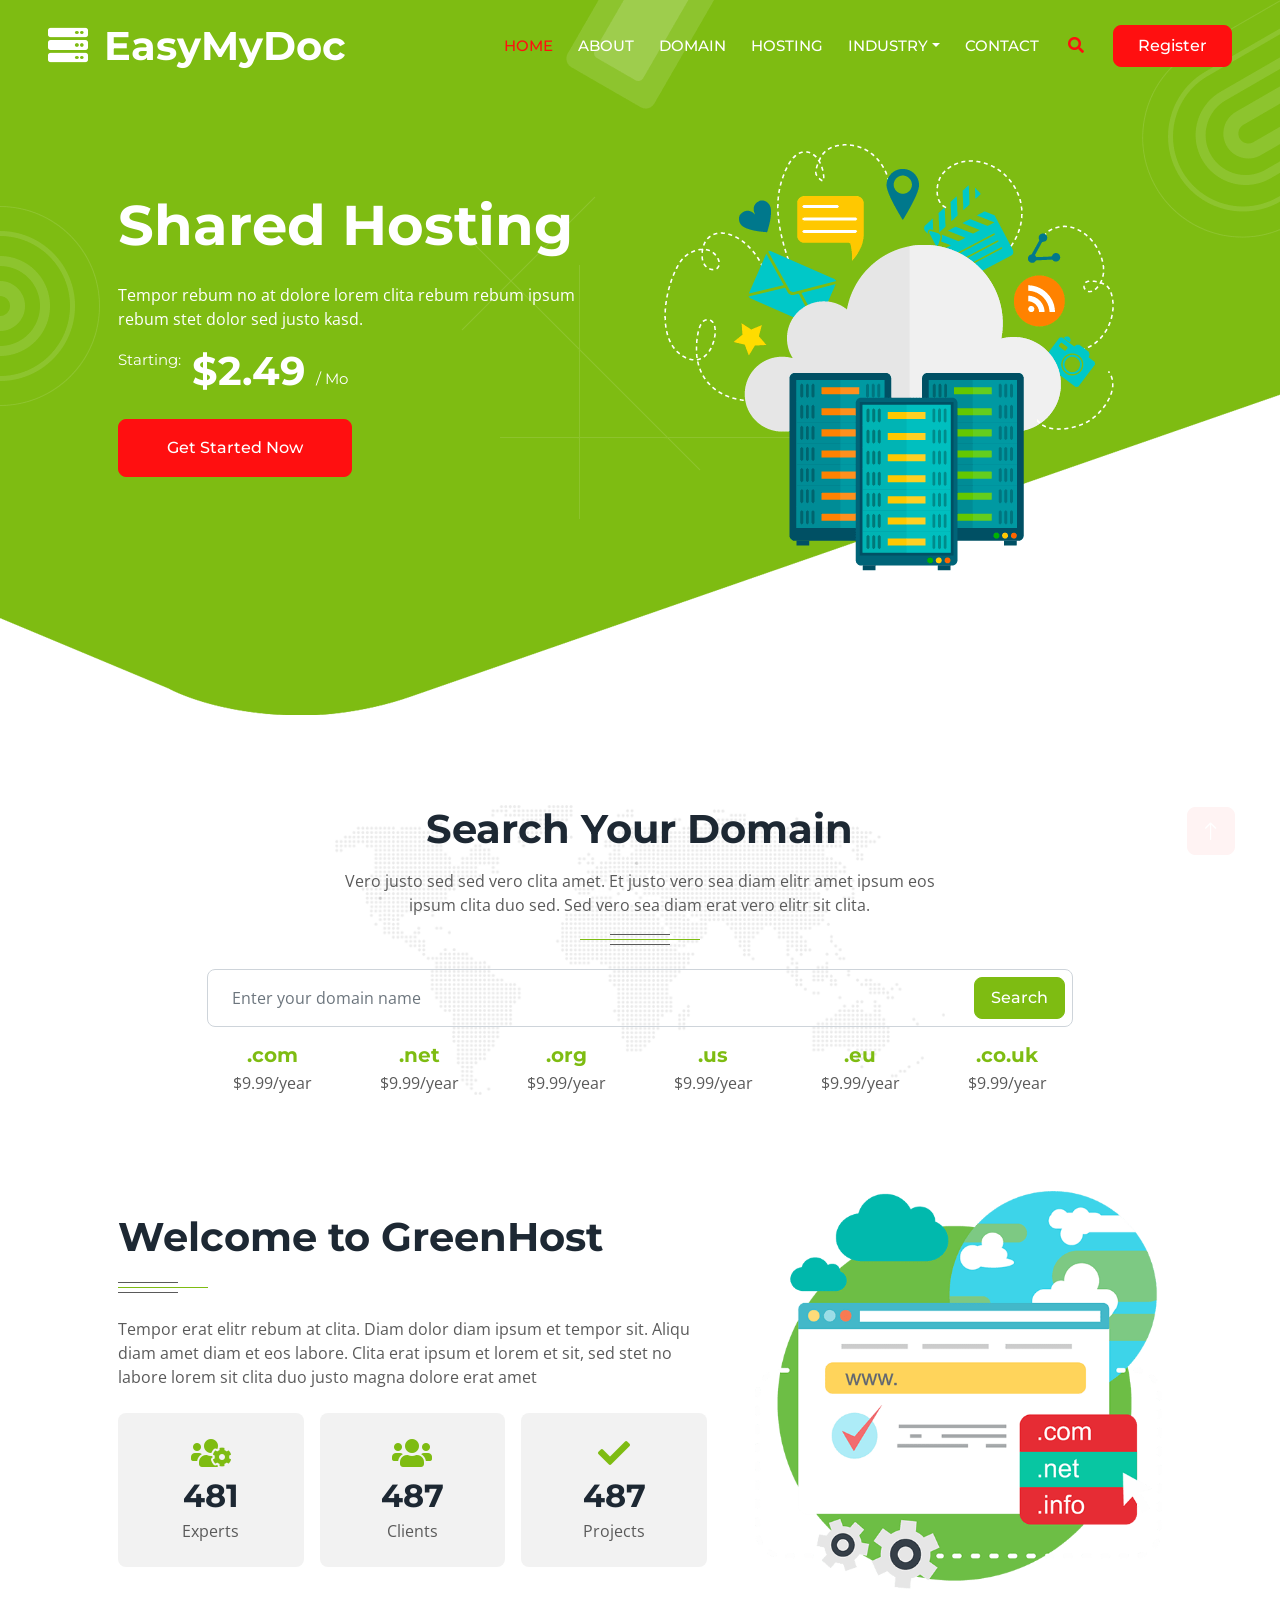
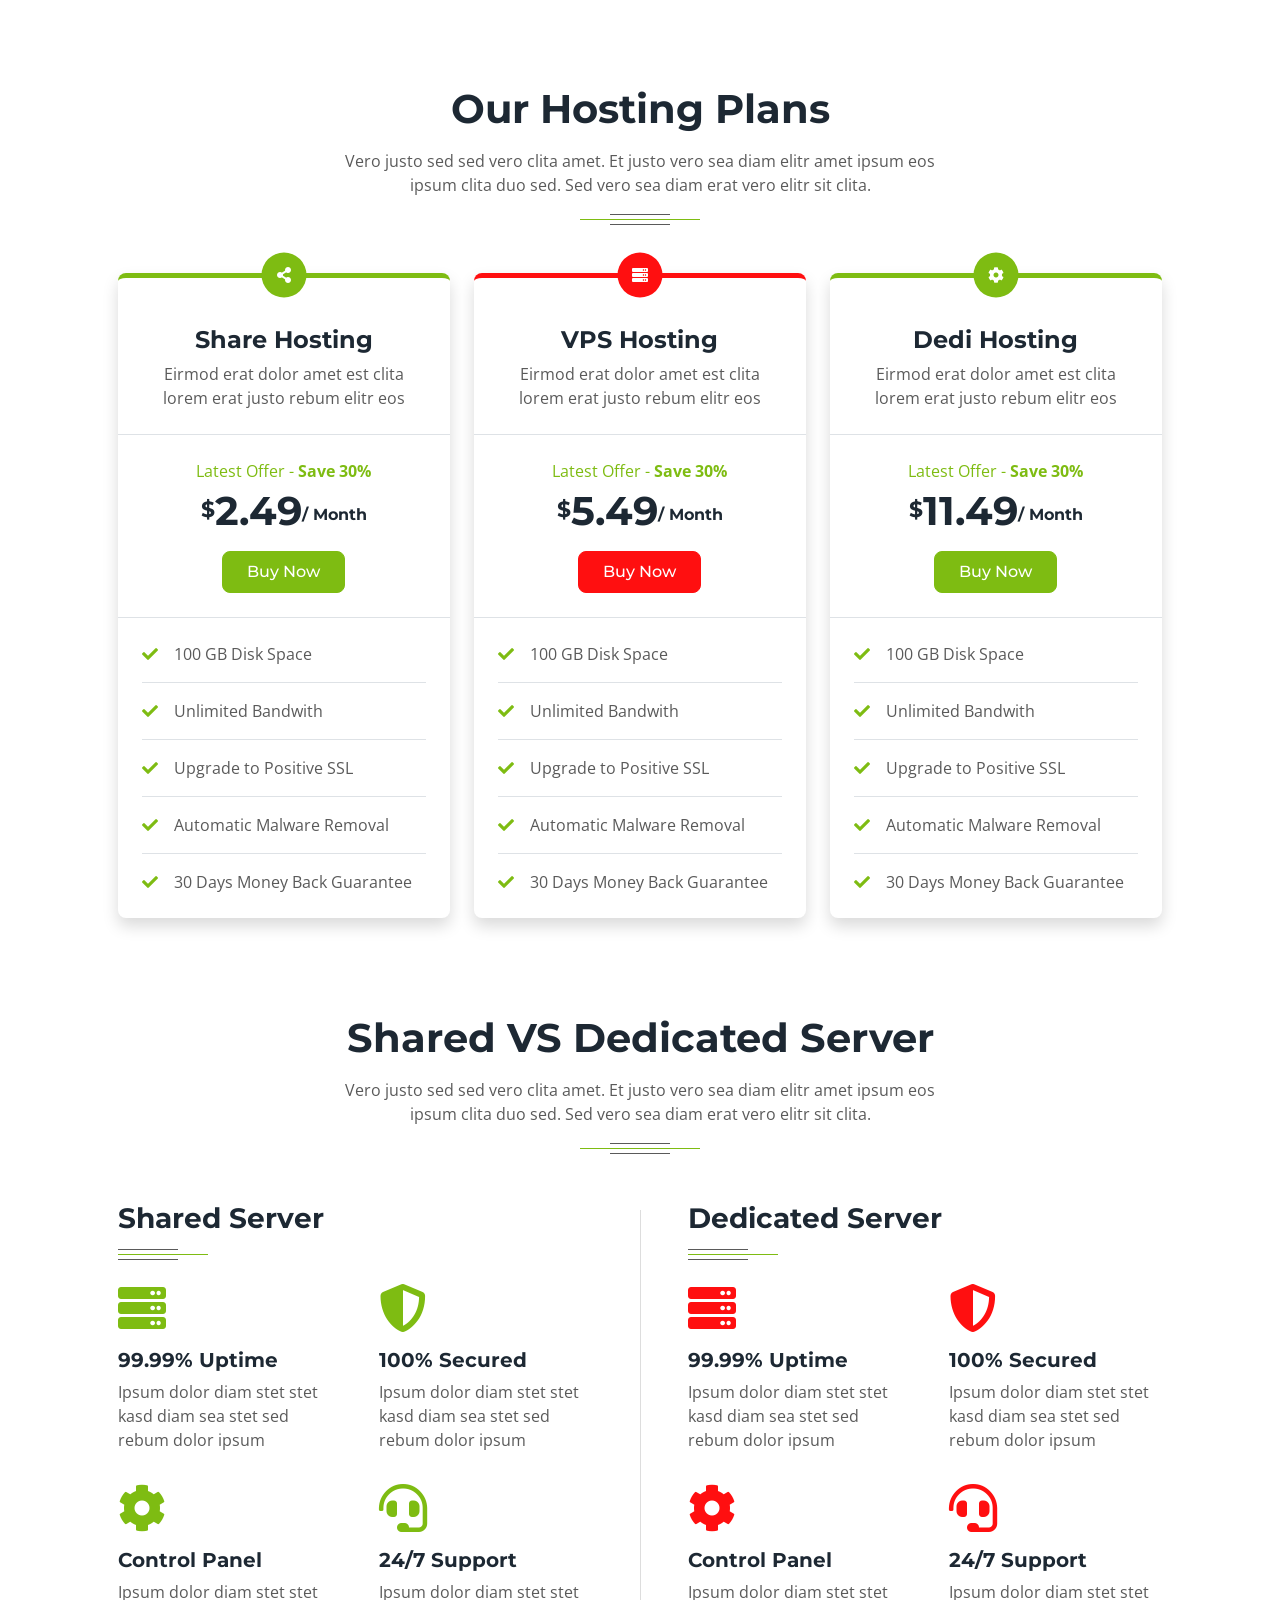
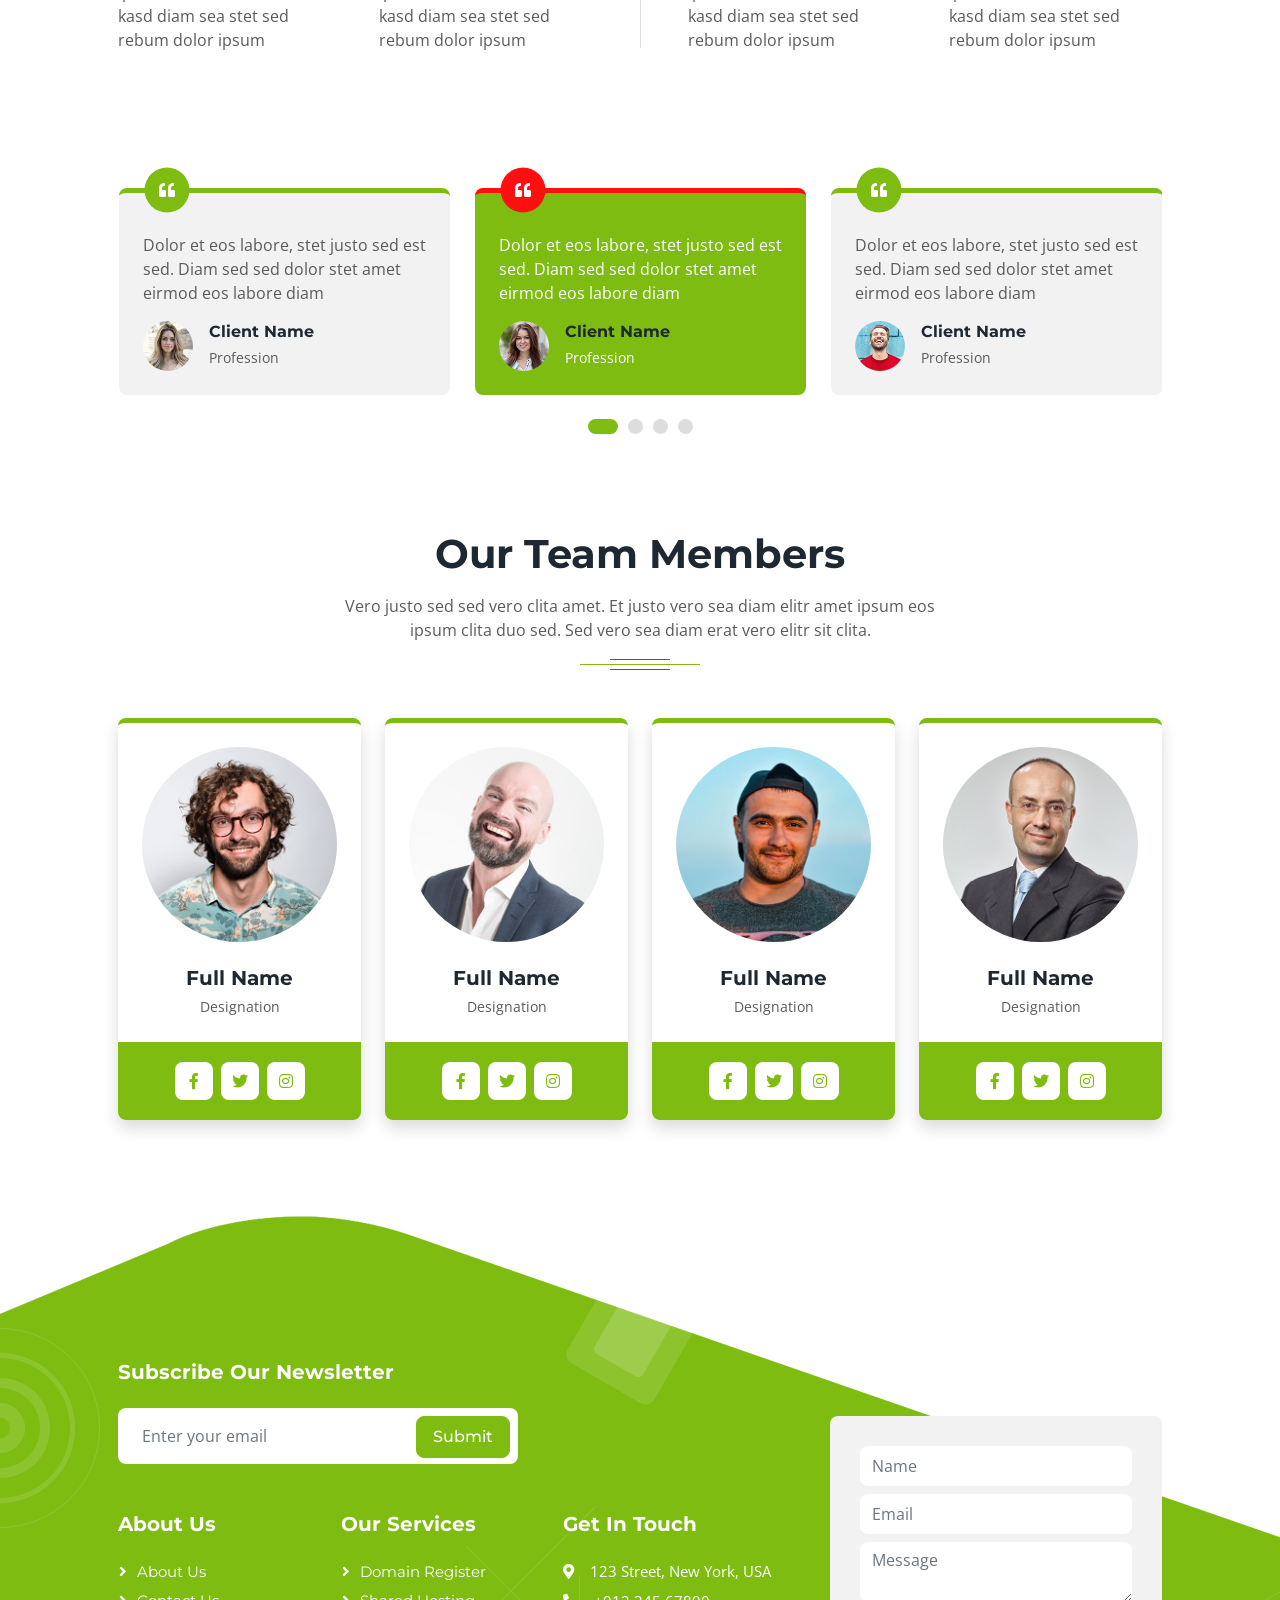
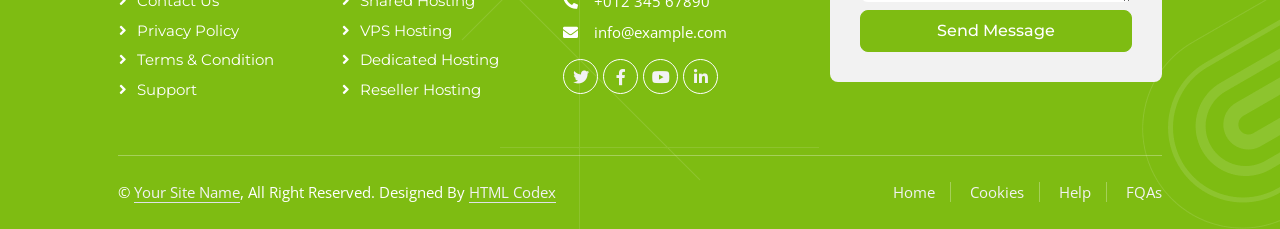
==== index.html @ 96842c17 "Page creation from template" ====
<!DOCTYPE html>
<html lang="en">

<head>
    <meta charset="utf-8">
    <title>EasyMyDoc</title>
    <meta content="width=device-width, initial-scale=1.0" name="viewport">
    <meta content="" name="keywords">
    <meta content="" name="description">

    <!-- Favicon -->
    <link href="img/favicon.ico" rel="icon">

    <!-- Google Web Fonts -->
    <link rel="preconnect" href="https://fonts.googleapis.com">
    <link rel="preconnect" href="https://fonts.gstatic.com" crossorigin>
    <link href="https://fonts.googleapis.com/css2?family=Montserrat:wght@400;500;600;700&family=Open+Sans:wght@400;500;600;700&display=swap" rel="stylesheet">  

    <!-- Icon Font Stylesheet -->
    <link href="https://cdnjs.cloudflare.com/ajax/libs/font-awesome/5.10.0/css/all.min.css" rel="stylesheet">
    <link href="https://cdn.jsdelivr.net/npm/bootstrap-icons@1.4.1/font/bootstrap-icons.css" rel="stylesheet">

    <!-- Libraries Stylesheet -->
    <link href="lib/animate/animate.min.css" rel="stylesheet">
    <link href="lib/owlcarousel/assets/owl.carousel.min.css" rel="stylesheet">

    <!-- Customized Bootstrap Stylesheet -->
    <link href="css/bootstrap.min.css" rel="stylesheet">

    <!-- Template Stylesheet -->
    <link href="css/style.css" rel="stylesheet">
</head>

<body>
    <div class="container-xxl bg-white p-0">
        <!-- Spinner Start -->
        <div id="spinner" class="show bg-white position-fixed translate-middle w-100 vh-100 top-50 start-50 d-flex align-items-center justify-content-center">
            <div class="spinner-border text-primary" style="width: 3rem; height: 3rem;" role="status">
                <span class="sr-only">Loading...</span>
            </div>
        </div>
        <!-- Spinner End -->


        <!-- Navbar & Hero Start -->
        <div class="container-xxl position-relative p-0">
            <nav class="navbar navbar-expand-lg navbar-light px-4 px-lg-5 py-3 py-lg-0">
                <a href="" class="navbar-brand p-0">
                    <h1 class="m-0"><i class="fa fa-server me-3"></i>EasyMyDoc</h1>
                    <!-- <img src="img/logo.png" alt="Logo"> -->
                </a>
                <button class="navbar-toggler" type="button" data-bs-toggle="collapse" data-bs-target="#navbarCollapse">
                    <span class="fa fa-bars"></span>
                </button>
                <div class="collapse navbar-collapse" id="navbarCollapse">
                    <div class="navbar-nav ms-auto py-0">
                        <a href="index.html" class="nav-item nav-link active">Home</a>
                        <a href="about.html" class="nav-item nav-link">About</a>
                        <a href="domain.html" class="nav-item nav-link">Domain</a>
                        <a href="hosting.html" class="nav-item nav-link">Hosting</a>
                        <div class="nav-item dropdown">
                            <a href="#" class="nav-link dropdown-toggle" data-bs-toggle="dropdown">Industry</a>
                            <div class="dropdown-menu m-0">
                                <a href="team.html" class="dropdown-item">Manufacturing</a>
                                <a href="testimonial.html" class="dropdown-item">Services</a>
                            </div>
                        </div>
                        <a href="contact.html" class="nav-item nav-link">Contact</a>
                    </div>
                    <butaton type="button" class="btn text-secondary ms-3" data-bs-toggle="modal" data-bs-target="#searchModal"><i class="fa fa-search"></i></butaton>
                    <a href="" class="btn btn-secondary py-2 px-4 ms-3">Register</a>
                </div>
            </nav>

            <div class="container-xxl py-5 bg-primary hero-header mb-5">
                <div class="container my-5 py-5 px-lg-5">
                    <div class="row g-5">
                        <div class="col-lg-6 pt-5 text-center text-lg-start">
                            <h1 class="display-4 text-white mb-4 animated slideInLeft">Shared Hosting</h1>
                            <p class="text-white animated slideInLeft">Tempor rebum no at dolore lorem clita rebum rebum ipsum rebum stet dolor sed justo kasd.</p>
                            <h1 class="text-white mb-4 animated slideInLeft">
                                <small class="align-top fw-normal" style="font-size: 15px; line-height: 25px;">Starting:</small>
                                <span>$2.49</span>
                                <small class="align-bottom fw-normal" style="font-size: 15px; line-height: 33px;">/ Mo</small>
                            </h1>
                            <a href="" class="btn btn-secondary py-sm-3 px-sm-5 me-3 animated slideInLeft">Get Started Now</a>
                        </div>
                        <div class="col-lg-6 text-center text-lg-start">
                            <img class="img-fluid animated zoomIn" src="img/hero.png" alt="">
                        </div>
                    </div>
                </div>
            </div>
        </div>
        <!-- Navbar & Hero End -->


        <!-- Full Screen Search Start -->
        <div class="modal fade" id="searchModal" tabindex="-1">
            <div class="modal-dialog modal-fullscreen">
                <div class="modal-content" style="background: rgba(29, 40, 51, 0.8);">
                    <div class="modal-header border-0">
                        <button type="button" class="btn bg-white btn-close" data-bs-dismiss="modal" aria-label="Close"></button>
                    </div>
                    <div class="modal-body d-flex align-items-center justify-content-center">
                        <div class="input-group" style="max-width: 600px;">
                            <input type="text" class="form-control bg-transparent border-light p-3" placeholder="Type search keyword">
                            <button class="btn btn-light px-4"><i class="bi bi-search"></i></button>
                        </div>
                    </div>
                </div>
            </div>
        </div>
        <!-- Full Screen Search End -->


        <!-- Domain Search Start -->
        <div class="container-xxl domain mb-5" style="margin-top: 90px;">
            <div class="container px-lg-5">
                <div class="row justify-content-center">
                    <div class="col-lg-10">
                        <div class="section-title position-relative text-center mx-auto mb-4 pb-4 wow fadeInUp" data-wow-delay="0.1s" style="max-width: 600px;">
                            <h1 class="mb-3">Search Your Domain</h1>
                            <p class="mb-1">Vero justo sed sed vero clita amet. Et justo vero sea diam elitr amet ipsum eos ipsum clita duo sed. Sed vero sea diam erat vero elitr sit clita.</p>
                        </div>
                        <div class="position-relative w-100 my-3 wow fadeInUp" data-wow-delay="0.3s">
                            <input class="form-control bg-transparent w-100 py-3 ps-4 pe-5" type="text" placeholder="Enter your domain name">
                            <button type="button" class="btn btn-primary py-2 px-3 position-absolute top-0 end-0 mt-2 me-2">Search</button>
                        </div>
                        <div class="row g-3 wow fadeInUp" data-wow-delay="0.5s">
                            <div class="col-lg-2 col-md-3 col-sm-4 col-6 text-center">
                                <h5 class="fw-bold text-primary mb-1">.com</h5>
                                <p class="mb-0">$9.99/year</p>
                            </div>
                            <div class="col-lg-2 col-md-3 col-sm-4 col-6 text-center">
                                <h5 class="fw-bold text-primary mb-1">.net</h5>
                                <p class="mb-0">$9.99/year</p>
                            </div>
                            <div class="col-lg-2 col-md-3 col-sm-4 col-6 text-center">
                                <h5 class="fw-bold text-primary mb-1">.org</h5>
                                <p class="mb-0">$9.99/year</p>
                            </div>
                            <div class="col-lg-2 col-md-3 col-sm-4 col-6 text-center">
                                <h5 class="fw-bold text-primary mb-1">.us</h5>
                                <p class="mb-0">$9.99/year</p>
                            </div>
                            <div class="col-lg-2 col-md-3 col-sm-4 col-6 text-center">
                                <h5 class="fw-bold text-primary mb-1">.eu</h5>
                                <p class="mb-0">$9.99/year</p>
                            </div>
                            <div class="col-lg-2 col-md-3 col-sm-4 col-6 text-center">
                                <h5 class="fw-bold text-primary mb-1">.co.uk</h5>
                                <p class="mb-0">$9.99/year</p>
                            </div>
                        </div>
                    </div>
                </div>
            </div>
        </div>
        <!-- Domain Search End -->


        <!-- About Start -->
        <div class="container-xxl py-5">
            <div class="container px-lg-5">
                <div class="row g-5 align-items-center">
                    <div class="col-lg-7 wow fadeInUp" data-wow-delay="0.1s">
                        <div class="section-title position-relative mb-4 pb-4">
                            <h1 class="mb-2">Welcome to GreenHost</h1>
                        </div>
                        <p class="mb-4">Tempor erat elitr rebum at clita. Diam dolor diam ipsum et tempor sit. Aliqu diam amet diam et eos labore. Clita erat ipsum et lorem et sit, sed stet no labore lorem sit clita duo justo magna dolore erat amet</p>
                        <div class="row g-3">
                            <div class="col-sm-4 wow fadeIn" data-wow-delay="0.1s">
                                <div class="bg-light rounded text-center p-4">
                                    <i class="fa fa-users-cog fa-2x text-primary mb-2"></i>
                                    <h2 class="mb-1" data-toggle="counter-up">1234</h2>
                                    <p class="mb-0">Experts</p>
                                </div>
                            </div>
                            <div class="col-sm-4 wow fadeIn" data-wow-delay="0.3s">
                                <div class="bg-light rounded text-center p-4">
                                    <i class="fa fa-users fa-2x text-primary mb-2"></i>
                                    <h2 class="mb-1" data-toggle="counter-up">1234</h2>
                                    <p class="mb-0">Clients</p>
                                </div>
                            </div>
                            <div class="col-sm-4 wow fadeIn" data-wow-delay="0.5s">
                                <div class="bg-light rounded text-center p-4">
                                    <i class="fa fa-check fa-2x text-primary mb-2"></i>
                                    <h2 class="mb-1" data-toggle="counter-up">1234</h2>
                                    <p class="mb-0">Projects</p>
                                </div>
                            </div>
                        </div>
                    </div>
                    <div class="col-lg-5">
                        <img class="img-fluid wow zoomIn" data-wow-delay="0.5s" src="img/about.png">
                    </div>
                </div>
            </div>
        </div>
        <!-- About End -->


        <!-- Pricing Start -->
        <div class="container-xxl py-5">
            <div class="container px-lg-5">
                <div class="section-title position-relative text-center mx-auto mb-5 pb-4 wow fadeInUp" data-wow-delay="0.1s" style="max-width: 600px;">
                    <h1 class="mb-3">Our Hosting Plans</h1>
                    <p class="mb-1">Vero justo sed sed vero clita amet. Et justo vero sea diam elitr amet ipsum eos ipsum clita duo sed. Sed vero sea diam erat vero elitr sit clita.</p>
                </div>
                <div class="row gy-5 gx-4">
                    <div class="col-lg-4 col-md-6 wow fadeInUp" data-wow-delay="0.2s">
                        <div class="position-relative shadow rounded border-top border-5 border-primary">
                            <div class="d-flex align-items-center justify-content-center position-absolute top-0 start-50 translate-middle bg-primary rounded-circle" style="width: 45px; height: 45px; margin-top: -3px;">
                                <i class="fa fa-share-alt text-white"></i>
                            </div>
                            <div class="text-center border-bottom p-4 pt-5">
                                <h4 class="fw-bold">Share Hosting</h4>
                                <p class="mb-0">Eirmod erat dolor amet est clita lorem erat justo rebum elitr eos</p>
                            </div>
                            <div class="text-center border-bottom p-4">
                                <p class="text-primary mb-1">Latest Offer - <strong>Save 30%</strong></p>
                                <h1 class="mb-3">
                                    <small class="align-top" style="font-size: 22px; line-height: 45px;">$</small>2.49<small
                                        class="align-bottom" style="font-size: 16px; line-height: 40px;">/ Month</small>
                                </h1>
                                <a class="btn btn-primary px-4 py-2" href="">Buy Now</a>
                            </div>
                            <div class="p-4">
                                <p class="border-bottom pb-3"><i class="fa fa-check text-primary me-3"></i>100 GB Disk Space</p>
                                <p class="border-bottom pb-3"><i class="fa fa-check text-primary me-3"></i>Unlimited Bandwith</p>
                                <p class="border-bottom pb-3"><i class="fa fa-check text-primary me-3"></i>Upgrade to Positive SSL</p>
                                <p class="border-bottom pb-3"><i class="fa fa-check text-primary me-3"></i>Automatic Malware Removal</p>
                                <p class="mb-0"><i class="fa fa-check text-primary me-3"></i>30 Days Money Back Guarantee</p>
                            </div>
                        </div>
                    </div>
                    <div class="col-lg-4 col-md-6 wow fadeInUp" data-wow-delay="0.4s">
                        <div class="position-relative shadow rounded border-top border-5 border-secondary">
                            <div class="d-flex align-items-center justify-content-center position-absolute top-0 start-50 translate-middle bg-secondary rounded-circle" style="width: 45px; height: 45px; margin-top: -3px;">
                                <i class="fa fa-server text-white"></i>
                            </div>
                            <div class="text-center border-bottom p-4 pt-5">
                                <h4 class="fw-bold">VPS Hosting</h4>
                                <p class="mb-0">Eirmod erat dolor amet est clita lorem erat justo rebum elitr eos</p>
                            </div>
                            <div class="text-center border-bottom p-4">
                                <p class="text-primary mb-1">Latest Offer - <strong>Save 30%</strong></p>
                                <h1 class="mb-3">
                                    <small class="align-top" style="font-size: 22px; line-height: 45px;">$</small>5.49<small
                                        class="align-bottom" style="font-size: 16px; line-height: 40px;">/ Month</small>
                                </h1>
                                <a class="btn btn-secondary px-4 py-2" href="">Buy Now</a>
                            </div>
                            <div class="p-4">
                                <p class="border-bottom pb-3"><i class="fa fa-check text-primary me-3"></i>100 GB Disk Space</p>
                                <p class="border-bottom pb-3"><i class="fa fa-check text-primary me-3"></i>Unlimited Bandwith</p>
                                <p class="border-bottom pb-3"><i class="fa fa-check text-primary me-3"></i>Upgrade to Positive SSL</p>
                                <p class="border-bottom pb-3"><i class="fa fa-check text-primary me-3"></i>Automatic Malware Removal</p>
                                <p class="mb-0"><i class="fa fa-check text-primary me-3"></i>30 Days Money Back Guarantee</p>
                            </div>
                        </div>
                    </div>
                    <div class="col-lg-4 col-md-6 wow fadeInUp" data-wow-delay="0.6s">
                        <div class="position-relative shadow rounded border-top border-5 border-primary">
                            <div class="d-flex align-items-center justify-content-center position-absolute top-0 start-50 translate-middle bg-primary rounded-circle" style="width: 45px; height: 45px; margin-top: -3px;">
                                <i class="fa fa-cog text-white"></i>
                            </div>
                            <div class="text-center border-bottom p-4 pt-5">
                                <h4 class="fw-bold">Dedi Hosting</h4>
                                <p class="mb-0">Eirmod erat dolor amet est clita lorem erat justo rebum elitr eos</p>
                            </div>
                            <div class="text-center border-bottom p-4">
                                <p class="text-primary mb-1">Latest Offer - <strong>Save 30%</strong></p>
                                <h1 class="mb-3">
                                    <small class="align-top" style="font-size: 22px; line-height: 45px;">$</small>11.49<small
                                        class="align-bottom" style="font-size: 16px; line-height: 40px;">/ Month</small>
                                </h1>
                                <a class="btn btn-primary px-4 py-2" href="">Buy Now</a>
                            </div>
                            <div class="p-4">
                                <p class="border-bottom pb-3"><i class="fa fa-check text-primary me-3"></i>100 GB Disk Space</p>
                                <p class="border-bottom pb-3"><i class="fa fa-check text-primary me-3"></i>Unlimited Bandwith</p>
                                <p class="border-bottom pb-3"><i class="fa fa-check text-primary me-3"></i>Upgrade to Positive SSL</p>
                                <p class="border-bottom pb-3"><i class="fa fa-check text-primary me-3"></i>Automatic Malware Removal</p>
                                <p class="mb-0"><i class="fa fa-check text-primary me-3"></i>30 Days Money Back Guarantee</p>
                            </div>
                        </div>
                    </div>
                </div>
            </div>
        </div>
        <!-- Pricing End -->


        <!-- Comparison Start -->
        <div class="container-xxl py-5">
            <div class="container px-lg-5">
                <div class="section-title position-relative text-center mx-auto mb-5 pb-4 wow fadeInUp" data-wow-delay="0.1s" style="max-width: 600px;">
                    <h1 class="mb-3">Shared VS Dedicated Server</h1>
                    <p class="mb-1">Vero justo sed sed vero clita amet. Et justo vero sea diam elitr amet ipsum eos
                        ipsum clita duo sed. Sed vero sea diam erat vero elitr sit clita.</p>
                </div>
                <div class="row g-5 comparison position-relative">
                    <div class="col-lg-6 pe-lg-5">
                        <div class="section-title position-relative mx-auto mb-4 pb-4">
                            <h3 class="fw-bold mb-0">Shared Server</h3>
                        </div>
                        <div class="row gy-3 gx-5">
                            <div class="col-sm-6 wow fadeIn" data-wow-delay="0.1s">
                                <i class="fa fa-server fa-3x text-primary mb-3"></i>
                                <h5 class="fw-bold">99.99% Uptime</h5>
                                <p>Ipsum dolor diam stet stet kasd diam sea stet sed rebum dolor ipsum</p>
                            </div>
                            <div class="col-sm-6 wow fadeIn" data-wow-delay="0.3s">
                                <i class="fa fa-shield-alt fa-3x text-primary mb-3"></i>
                                <h5 class="fw-bold">100% Secured</h5>
                                <p>Ipsum dolor diam stet stet kasd diam sea stet sed rebum dolor ipsum</p>
                            </div>
                            <div class="col-sm-6 wow fadeIn" data-wow-delay="0.5s">
                                <i class="fa fa-cog fa-3x text-primary mb-3"></i>
                                <h5 class="fw-bold">Control Panel</h5>
                                <p>Ipsum dolor diam stet stet kasd diam sea stet sed rebum dolor ipsum</p>
                            </div>
                            <div class="col-sm-6 wow fadeIn" data-wow-delay="0.7s">
                                <i class="fa fa-headset fa-3x text-primary mb-3"></i>
                                <h5 class="fw-bold">24/7 Support</h5>
                                <p>Ipsum dolor diam stet stet kasd diam sea stet sed rebum dolor ipsum</p>
                            </div>
                        </div>
                    </div>
                    <div class="col-lg-6 ps-lg-5">
                        <div class="section-title position-relative mx-auto mb-4 pb-4">
                            <h3 class="fw-bold mb-0">Dedicated Server</h3>
                        </div>
                        <div class="row gy-3 gx-5">
                            <div class="col-sm-6 wow fadeIn" data-wow-delay="0.1s">
                                <i class="fa fa-server fa-3x text-secondary mb-3"></i>
                                <h5 class="fw-bold">99.99% Uptime</h5>
                                <p>Ipsum dolor diam stet stet kasd diam sea stet sed rebum dolor ipsum</p>
                            </div>
                            <div class="col-sm-6 wow fadeIn" data-wow-delay="0.3s">
                                <i class="fa fa-shield-alt fa-3x text-secondary mb-3"></i>
                                <h5 class="fw-bold">100% Secured</h5>
                                <p>Ipsum dolor diam stet stet kasd diam sea stet sed rebum dolor ipsum</p>
                            </div>
                            <div class="col-sm-6 wow fadeIn" data-wow-delay="0.5s">
                                <i class="fa fa-cog fa-3x text-secondary mb-3"></i>
                                <h5 class="fw-bold">Control Panel</h5>
                                <p>Ipsum dolor diam stet stet kasd diam sea stet sed rebum dolor ipsum</p>
                            </div>
                            <div class="col-sm-6 wow fadeIn" data-wow-delay="0.7s">
                                <i class="fa fa-headset fa-3x text-secondary mb-3"></i>
                                <h5 class="fw-bold">24/7 Support</h5>
                                <p>Ipsum dolor diam stet stet kasd diam sea stet sed rebum dolor ipsum</p>
                            </div>
                        </div>
                    </div>
                </div>
            </div>
        </div>
        <!-- Comparison Start -->


        <!-- Testimonial Start -->
        <div class="container-xxl py-5 wow fadeInUp" data-wow-delay="0.1s">
            <div class="container px-lg-5">
                <div class="owl-carousel testimonial-carousel">
                    <div class="testimonial-item position-relative bg-light border-top border-5 border-primary rounded p-4 my-4">
                        <div class="d-flex align-items-center justify-content-center position-absolute top-0 start-0 ms-5 translate-middle bg-primary rounded-circle" style="width: 45px; height: 45px; margin-top: -3px;">
                            <i class="fa fa-quote-left text-white"></i>
                        </div>
                        <p class="mt-3">Dolor et eos labore, stet justo sed est sed. Diam sed sed dolor stet amet eirmod eos labore diam</p>
                        <div class="d-flex align-items-center">
                            <img class="img-fluid flex-shrink-0 rounded-circle" src="img/testimonial-1.jpg" style="width: 50px; height: 50px;">
                            <div class="ps-3">
                                <h6 class="fw-bold mb-1">Client Name</h6>
                                <small>Profession</small>
                            </div>
                        </div>
                    </div>
                    <div class="testimonial-item position-relative bg-light border-top border-5 border-primary rounded p-4 my-4">
                        <div class="d-flex align-items-center justify-content-center position-absolute top-0 start-0 ms-5 translate-middle bg-primary rounded-circle" style="width: 45px; height: 45px; margin-top: -3px;">
                            <i class="fa fa-quote-left text-white"></i>
                        </div>
                        <p class="mt-3">Dolor et eos labore, stet justo sed est sed. Diam sed sed dolor stet amet eirmod eos labore diam</p>
                        <div class="d-flex align-items-center">
                            <img class="img-fluid flex-shrink-0 rounded-circle" src="img/testimonial-2.jpg" style="width: 50px; height: 50px;">
                            <div class="ps-3">
                                <h6 class="fw-bold mb-1">Client Name</h6>
                                <small>Profession</small>
                            </div>
                        </div>
                    </div>
                    <div class="testimonial-item position-relative bg-light border-top border-5 border-primary rounded p-4 my-4">
                        <div class="d-flex align-items-center justify-content-center position-absolute top-0 start-0 ms-5 translate-middle bg-primary rounded-circle" style="width: 45px; height: 45px; margin-top: -3px;">
                            <i class="fa fa-quote-left text-white"></i>
                        </div>
                        <p class="mt-3">Dolor et eos labore, stet justo sed est sed. Diam sed sed dolor stet amet eirmod eos labore diam</p>
                        <div class="d-flex align-items-center">
                            <img class="img-fluid flex-shrink-0 rounded-circle" src="img/testimonial-3.jpg" style="width: 50px; height: 50px;">
                            <div class="ps-3">
                                <h6 class="fw-bold mb-1">Client Name</h6>
                                <small>Profession</small>
                            </div>
                        </div>
                    </div>
                    <div class="testimonial-item position-relative bg-light border-top border-5 border-primary rounded p-4 mt-4">
                        <div class="d-flex align-items-center justify-content-center position-absolute top-0 start-0 ms-5 translate-middle bg-primary rounded-circle" style="width: 45px; height: 45px; margin-top: -3px;">
                            <i class="fa fa-quote-left text-white"></i>
                        </div>
                        <p class="mt-3">Dolor et eos labore, stet justo sed est sed. Diam sed sed dolor stet amet eirmod eos labore diam</p>
                        <div class="d-flex align-items-center">
                            <img class="img-fluid flex-shrink-0 rounded-circle" src="img/testimonial-4.jpg" style="width: 50px; height: 50px;">
                            <div class="ps-3">
                                <h6 class="fw-bold mb-1">Client Name</h6>
                                <small>Profession</small>
                            </div>
                        </div>
                    </div>
                </div>
            </div>
        </div>
        <!-- Testimonial End -->


        <!-- Team Start -->
        <div class="container-xxl py-5">
            <div class="container px-lg-5">
                <div class="section-title position-relative text-center mx-auto mb-5 pb-4 wow fadeInUp" data-wow-delay="0.1s" style="max-width: 600px;">
                    <h1 class="mb-3">Our Team Members</h1>
                    <p class="mb-1">Vero justo sed sed vero clita amet. Et justo vero sea diam elitr amet ipsum eos
                        ipsum clita duo sed. Sed vero sea diam erat vero elitr sit clita.</p>
                </div>
                <div class="row g-4">
                    <div class="col-lg-3 col-md-6 wow fadeInUp" data-wow-delay="0.1s">
                        <div class="team-item border-top border-5 border-primary rounded shadow overflow-hidden">
                            <div class="text-center p-4">
                                <img class="img-fluid rounded-circle mb-4" src="img/team-1.jpg" alt="">
                                <h5 class="fw-bold mb-1">Full Name</h5>
                                <small>Designation</small>
                            </div>
                            <div class="d-flex justify-content-center bg-primary p-3">
                                <a class="btn btn-square text-primary bg-white m-1" href=""><i class="fab fa-facebook-f"></i></a>
                                <a class="btn btn-square text-primary bg-white m-1" href=""><i class="fab fa-twitter"></i></a>
                                <a class="btn btn-square text-primary bg-white m-1" href=""><i class="fab fa-instagram"></i></a>
                            </div>
                        </div>
                    </div>
                    <div class="col-lg-3 col-md-6 wow fadeInUp" data-wow-delay="0.3s">
                        <div class="team-item border-top border-5 border-primary rounded shadow overflow-hidden">
                            <div class="text-center p-4">
                                <img class="img-fluid rounded-circle mb-4" src="img/team-2.jpg" alt="">
                                <h5 class="fw-bold mb-1">Full Name</h5>
                                <small>Designation</small>
                            </div>
                            <div class="d-flex justify-content-center bg-primary p-3">
                                <a class="btn btn-square text-primary bg-white m-1" href=""><i class="fab fa-facebook-f"></i></a>
                                <a class="btn btn-square text-primary bg-white m-1" href=""><i class="fab fa-twitter"></i></a>
                                <a class="btn btn-square text-primary bg-white m-1" href=""><i class="fab fa-instagram"></i></a>
                            </div>
                        </div>
                    </div>
                    <div class="col-lg-3 col-md-6 wow fadeInUp" data-wow-delay="0.5s">
                        <div class="team-item border-top border-5 border-primary rounded shadow overflow-hidden">
                            <div class="text-center p-4">
                                <img class="img-fluid rounded-circle mb-4" src="img/team-3.jpg" alt="">
                                <h5 class="fw-bold mb-1">Full Name</h5>
                                <small>Designation</small>
                            </div>
                            <div class="d-flex justify-content-center bg-primary p-3">
                                <a class="btn btn-square text-primary bg-white m-1" href=""><i class="fab fa-facebook-f"></i></a>
                                <a class="btn btn-square text-primary bg-white m-1" href=""><i class="fab fa-twitter"></i></a>
                                <a class="btn btn-square text-primary bg-white m-1" href=""><i class="fab fa-instagram"></i></a>
                            </div>
                        </div>
                    </div>
                    <div class="col-lg-3 col-md-6 wow fadeInUp" data-wow-delay="0.7s">
                        <div class="team-item border-top border-5 border-primary rounded shadow overflow-hidden">
                            <div class="text-center p-4">
                                <img class="img-fluid rounded-circle mb-4" src="img/team-4.jpg" alt="">
                                <h5 class="fw-bold mb-1">Full Name</h5>
                                <small>Designation</small>
                            </div>
                            <div class="d-flex justify-content-center bg-primary p-3">
                                <a class="btn btn-square text-primary bg-white m-1" href=""><i class="fab fa-facebook-f"></i></a>
                                <a class="btn btn-square text-primary bg-white m-1" href=""><i class="fab fa-twitter"></i></a>
                                <a class="btn btn-square text-primary bg-white m-1" href=""><i class="fab fa-instagram"></i></a>
                            </div>
                        </div>
                    </div>
                </div>
            </div>
        </div>
        <!-- Team End -->
        

        <!-- Footer Start -->
        <div class="container-fluid bg-primary text-white footer mt-5 pt-5 wow fadeIn" data-wow-delay="0.1s">
            <div class="container py-5 px-lg-5">
                <div class="row gy-5 gx-4 pt-5">
                    <div class="col-12">
                        <h5 class="fw-bold text-white mb-4">Subscribe Our Newsletter</h5>
                        <div class="position-relative" style="max-width: 400px;">
                            <input class="form-control bg-white border-0 w-100 py-3 ps-4 pe-5" type="text" placeholder="Enter your email">
                            <button type="button" class="btn btn-primary py-2 px-3 position-absolute top-0 end-0 mt-2 me-2">Submit</button>
                        </div>
                    </div>
                    <div class="col-lg-5 col-md-12">
                        <div class="row gy-5 g-4">
                            <div class="col-md-6">
                                <h5 class="fw-bold text-white mb-4">About Us</h5>
                                <a class="btn btn-link" href="">About Us</a>
                                <a class="btn btn-link" href="">Contact Us</a>
                                <a class="btn btn-link" href="">Privacy Policy</a>
                                <a class="btn btn-link" href="">Terms & Condition</a>
                                <a class="btn btn-link" href="">Support</a>
                            </div>
                            <div class="col-md-6">
                                <h5 class="fw-bold text-white mb-4">Our Services</h5>
                                <a class="btn btn-link" href="">Domain Register</a>
                                <a class="btn btn-link" href="">Shared Hosting</a>
                                <a class="btn btn-link" href="">VPS Hosting</a>
                                <a class="btn btn-link" href="">Dedicated Hosting</a>
                                <a class="btn btn-link" href="">Reseller Hosting</a>
                            </div>
                        </div>
                    </div>
                    <div class="col-md-6 col-lg-3">
                        <h5 class="fw-bold text-white mb-4">Get In Touch</h5>
                        <p class="mb-2"><i class="fa fa-map-marker-alt me-3"></i>123 Street, New York, USA</p>
                        <p class="mb-2"><i class="fa fa-phone-alt me-3"></i>+012 345 67890</p>
                        <p class="mb-2"><i class="fa fa-envelope me-3"></i>info@example.com</p>
                        <div class="d-flex pt-2">
                            <a class="btn btn-outline-light btn-social" href=""><i class="fab fa-twitter"></i></a>
                            <a class="btn btn-outline-light btn-social" href=""><i class="fab fa-facebook-f"></i></a>
                            <a class="btn btn-outline-light btn-social" href=""><i class="fab fa-youtube"></i></a>
                            <a class="btn btn-outline-light btn-social" href=""><i class="fab fa-linkedin-in"></i></a>
                        </div>
                    </div>
                    <div class="col-md-6 col-lg-4 mt-lg-n5">
                        <div class="bg-light rounded" style="padding: 30px;">
                            <input type="text" class="form-control border-0 py-2 mb-2" placeholder="Name">
                            <input type="email" class="form-control border-0 py-2 mb-2" placeholder="Email">
                            <textarea class="form-control border-0 mb-2" rows="2" placeholder="Message"></textarea>
                            <button class="btn btn-primary w-100 py-2">Send Message</button>
                        </div>
                    </div>
                </div>
            </div>
            <div class="container px-lg-5">
                <div class="copyright">
                    <div class="row">
                        <div class="col-md-6 text-center text-md-start mb-3 mb-md-0">
                            &copy; <a class="border-bottom" href="#">Your Site Name</a>, All Right Reserved. 
							
							<!--/*** This template is free as long as you keep the footer author’s credit link/attribution link/backlink. If you'd like to use the template without the footer author’s credit link/attribution link/backlink, you can purchase the Credit Removal License from "https://htmlcodex.com/credit-removal". Thank you for your support. ***/-->
							Designed By <a class="border-bottom" href="https://htmlcodex.com">HTML Codex</a>
                        </div>
                        <div class="col-md-6 text-center text-md-end">
                            <div class="footer-menu">
                                <a href="">Home</a>
                                <a href="">Cookies</a>
                                <a href="">Help</a>
                                <a href="">FQAs</a>
                            </div>
                        </div>
                    </div>
                </div>
            </div>
        </div>
        <!-- Footer End -->


        <!-- Back to Top -->
        <a href="#" class="btn btn-lg btn-secondary btn-lg-square back-to-top"><i class="bi bi-arrow-up"></i></a>
    </div>

    <!-- JavaScript Libraries -->
    <script src="https://code.jquery.com/jquery-3.4.1.min.js"></script>
    <script src="https://cdn.jsdelivr.net/npm/bootstrap@5.0.0/dist/js/bootstrap.bundle.min.js"></script>
    <script src="lib/wow/wow.min.js"></script>
    <script src="lib/easing/easing.min.js"></script>
    <script src="lib/waypoints/waypoints.min.js"></script>
    <script src="lib/counterup/counterup.min.js"></script>
    <script src="lib/owlcarousel/owl.carousel.min.js"></script>

    <!-- Template Javascript -->
    <script src="js/main.js"></script>
</body>

</html>
---- css/style.css ----
/********** Template CSS **********/
:root {
    --primary: #7EBC12;
    --secondary: #FF0F10;
    --light: #F2F2F2;
    --dark: #1D2833;
}


/*** Spinner ***/
#spinner {
    opacity: 0;
    visibility: hidden;
    transition: opacity .5s ease-out, visibility 0s linear .5s;
    z-index: 99999;
}

#spinner.show {
    transition: opacity .5s ease-out, visibility 0s linear 0s;
    visibility: visible;
    opacity: 1;
}

.back-to-top {
    position: fixed;
    display: none;
    right: 45px;
    bottom: 45px;
    z-index: 99;
}


/*** Heading ***/
h1,
h2,
.fw-bold {
    font-weight: 700 !important;
}

h3,
h4,
.fw-semi-bold {
    font-weight: 600 !important;
}

h5,
h6,
.fw-medium {
    font-weight: 500 !important;
}


/*** Button ***/
.btn {
    font-family: 'Montserrat', sans-serif;
    font-weight: 500;
    transition: .5s;
}

.btn.btn-primary,
.btn.btn-secondary {
    color: #FFFFFF;
}

.btn-square {
    width: 38px;
    height: 38px;
}

.btn-sm-square {
    width: 32px;
    height: 32px;
}

.btn-lg-square {
    width: 48px;
    height: 48px;
}

.btn-square,
.btn-sm-square,
.btn-lg-square {
    padding: 0;
    display: flex;
    align-items: center;
    justify-content: center;
    font-weight: normal;
    border-radius: 8px;
}


/*** Navbar ***/
.navbar-light .navbar-nav .nav-link {
    position: relative;
    margin-left: 25px;
    padding: 35px 0;
    font-size: 15px;
    font-family: 'Montserrat', sans-serif;
    color: #FFFFFF !important;
    text-transform: uppercase;
    font-weight: 500;
    outline: none;
    transition: .5s;
}

.sticky-top.navbar-light .navbar-nav .nav-link {
    padding: 20px 0;
    color: var(--dark) !important;
}

.navbar-light .navbar-nav .nav-link:hover,
.navbar-light .navbar-nav .nav-link.active {
    color: var(--secondary) !important;
}

.navbar-light .navbar-brand h1 {
    color: #FFFFFF;
}

.navbar-light .navbar-brand img {
    max-height: 60px;
    transition: .5s;
}

.sticky-top.navbar-light .navbar-brand img {
    max-height: 45px;
}

@media (max-width: 991.98px) {
    .sticky-top.navbar-light {
        position: relative;
        background: #FFFFFF;
    }

    .navbar-light .navbar-collapse {
        margin-top: 15px;
        border-top: 1px solid #DDDDDD;
    }

    .navbar-light .navbar-nav .nav-link,
    .sticky-top.navbar-light .navbar-nav .nav-link {
        padding: 10px 0;
        margin-left: 0;
        color: var(--dark) !important;
    }

    .navbar-light .navbar-brand h1 {
        color: var(--primary);
    }

    .navbar-light .navbar-brand img {
        max-height: 45px;
    }
}

@media (min-width: 992px) {
    .navbar-light {
        position: absolute;
        width: 100%;
        top: 0;
        left: 0;
        z-index: 999;
    }
    
    .sticky-top.navbar-light {
        position: fixed;
        background: #FFFFFF;
    }

    .sticky-top.navbar-light .navbar-brand h1 {
        color: var(--primary);
    }
}


/*** Hero Header ***/
.hero-header {
    background:
        url(../img/bg-round.png),
        url(../img/bg-round-2.png),
        url(../img/bg-square.png),
        url(../img/bg-line.png),
        url(../img/bg-bottom-hero.png);
    background-position:
        0px 40%,
        right 0 top 0,
        left 50% top 0,
        left 50% top 50%,
        center bottom -1px;
    background-repeat: no-repeat;
}

.breadcrumb-item + .breadcrumb-item::before {
    color: rgba(255, 255, 255, .5);
}


/*** Section Title ***/
.section-title::before {
    position: absolute;
    content: "";
    width: 60px;
    height: 11px;
    bottom: 0;
    left: 0;
    border-top: 1px solid #5A5A5A;
    border-bottom: 1px solid #5A5A5A;
}

.section-title::after {
    position: absolute;
    content: "";
    width: 90px;
    height: 1px;
    bottom: 5px;
    left: 0;
    background: var(--primary);
}

.section-title.text-center::before {
    left: 50%;
    margin-left: -30px;
}

.section-title.text-center::after {
    width: 120px;
    left: 50%;
    margin-left: -60px;
}


/*** Domain Search ***/
.domain {
    background: url(../img/bg-domain.png) center center no-repeat;
    background-size: contain;
}


/*** Comparison ***/
@media (min-width: 992px) {
    .comparison::after {
        position: absolute;
        content: "";
        width: 1px;
        top: 56px;
        bottom: 20px;
        left: 50%;
        background: #DDDDDD;
    }
}


/*** Testimonial ***/
.testimonial-carousel .owl-item .testimonial-item,
.testimonial-carousel .owl-item.center .testimonial-item * {
    transition: .5s;
}

.testimonial-carousel .owl-item.center .testimonial-item {
    background: var(--primary) !important;
    border-color: var(--secondary) !important;
}

.testimonial-carousel .owl-item.center .testimonial-item .position-absolute {
    background: var(--secondary) !important;
}

.testimonial-carousel .owl-item.center .testimonial-item * {
    color: #FFFFFF;
}

.testimonial-carousel .owl-item.center .testimonial-item h6 {
    color: var(--dark) !important;
}

.testimonial-carousel .owl-dots {
    display: flex;
    align-items: flex-end;
    justify-content: center;
}

.testimonial-carousel .owl-dot {
    position: relative;
    display: inline-block;
    margin: 0 5px;
    width: 15px;
    height: 15px;
    background: #DDDDDD;
    border-radius: 15px;
    transition: .5s;
}

.testimonial-carousel .owl-dot.active {
    width: 30px;
    background: var(--primary);
}


/*** Team ***/
.team-item,
.team-item .bg-primary,
.team-item .bg-primary i {
    transition: .5s;
}

.team-item:hover {
    border-color: var(--secondary) !important;
}

.team-item:hover .bg-primary {
    background: var(--secondary) !important;
}

.team-item:hover .bg-primary i {
    color: var(--secondary) !important;
}


/*** Footer ***/
.footer {
    background:
        url(../img/bg-round.png),
        url(../img/bg-round-2.png),
        url(../img/bg-square.png),
        url(../img/bg-line.png),
        url(../img/bg-bottom-footer.png);
    background-position:
        0px 112px,
        right 0 bottom 0,
        left 50% top 80px,
        left 50% bottom 0,
        top center;
    background-repeat: no-repeat;
}

.footer p {
    font-size: 15px;
}

.footer .btn.btn-social {
    margin-right: 5px;
    width: 35px;
    height: 35px;
    display: flex;
    align-items: center;
    justify-content: center;
    color: var(--light);
    border: 1px solid #FFFFFF;
    border-radius: 35px;
    transition: .3s;
}

.footer .btn.btn-social:hover {
    color: var(--primary);
}

.footer .btn.btn-link {
    display: block;
    margin-bottom: 5px;
    padding: 0;
    text-align: left;
    color: #FFFFFF;
    font-size: 15px;
    font-weight: normal;
    transition: .3s;
}

.footer .btn.btn-link::before {
    position: relative;
    content: "\f105";
    font-family: "Font Awesome 5 Free";
    font-weight: 900;
    margin-right: 10px;
}

.footer .btn.btn-link:hover {
    letter-spacing: 1px;
    box-shadow: none;
}

.footer .copyright {
    padding: 25px 0;
    font-size: 15px;
    border-top: 1px solid rgba(256, 256, 256, .3);
}

.footer .copyright a {
    color: var(--light);
}

.footer .footer-menu a {
    margin-right: 15px;
    padding-right: 15px;
    border-right: 1px solid rgba(255, 255, 255, .3);
}

.footer .footer-menu a:last-child {
    margin-right: 0;
    padding-right: 0;
    border-right: none;
}
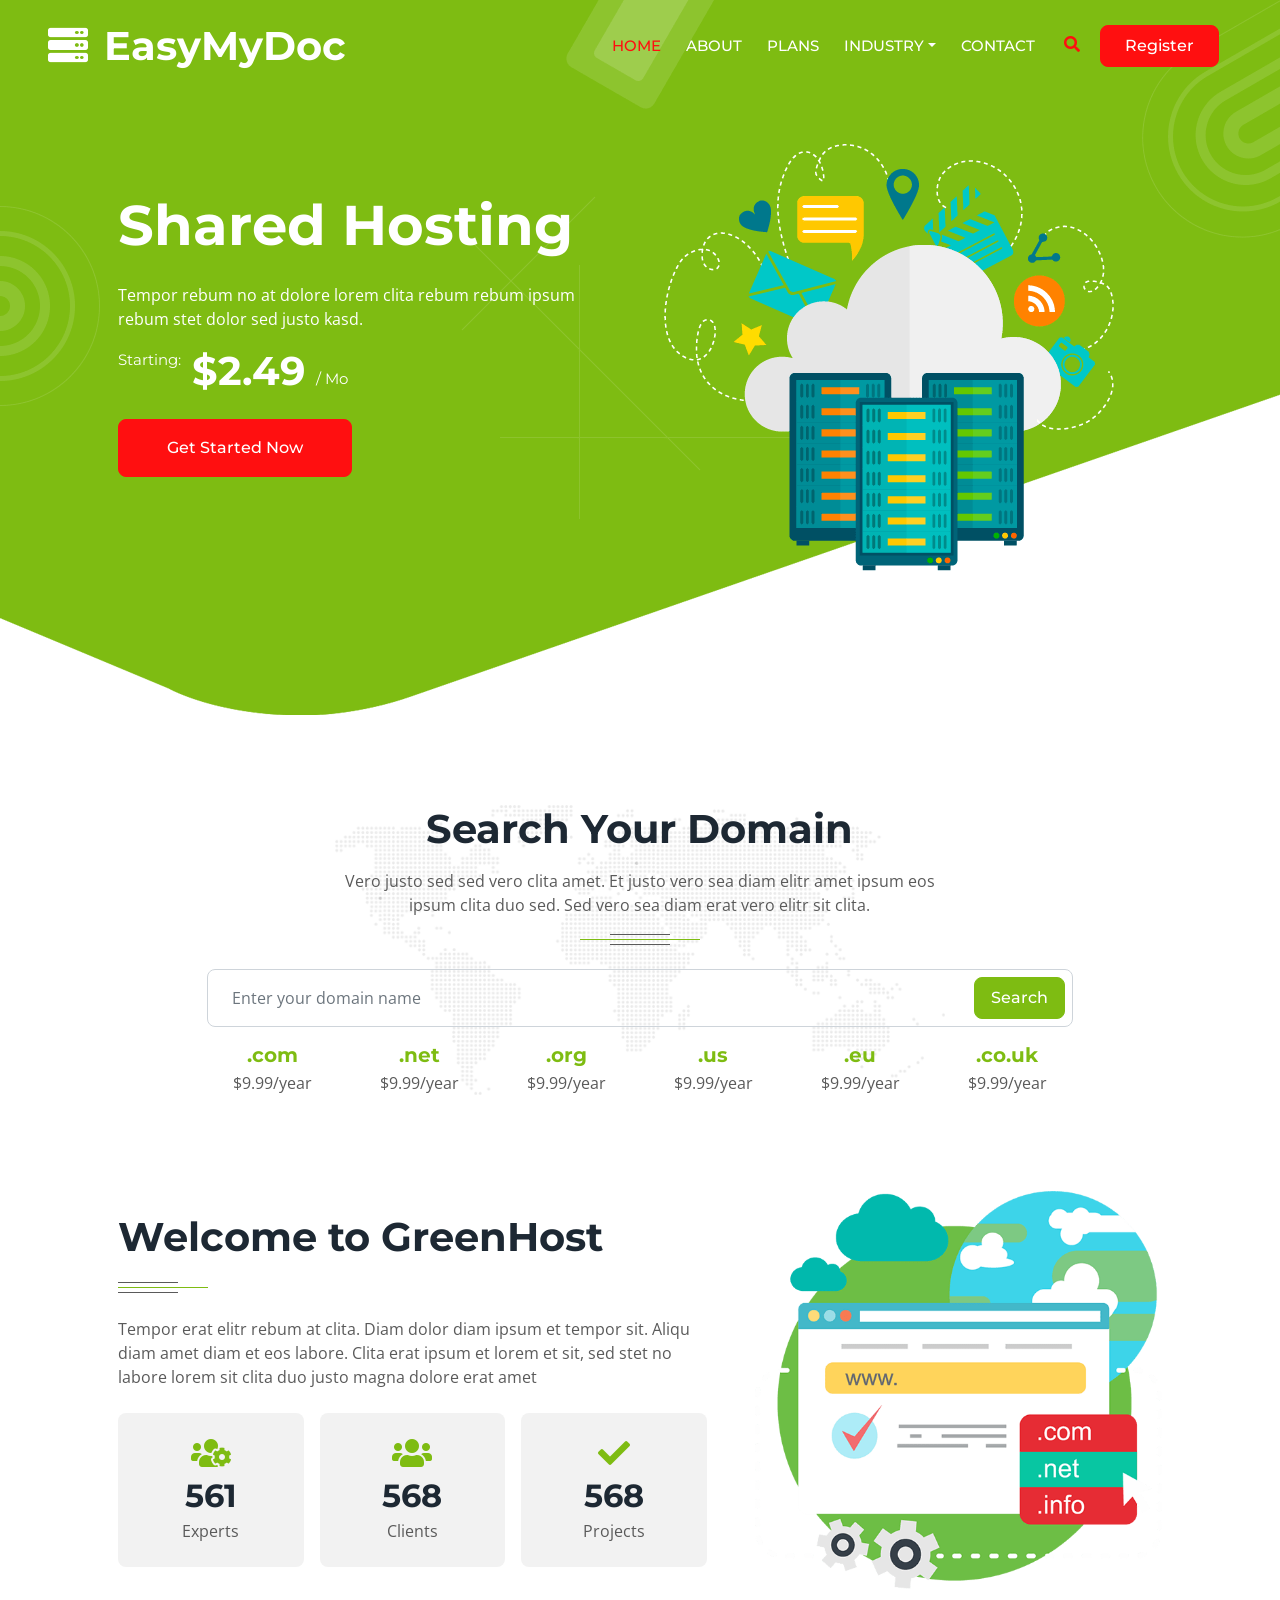
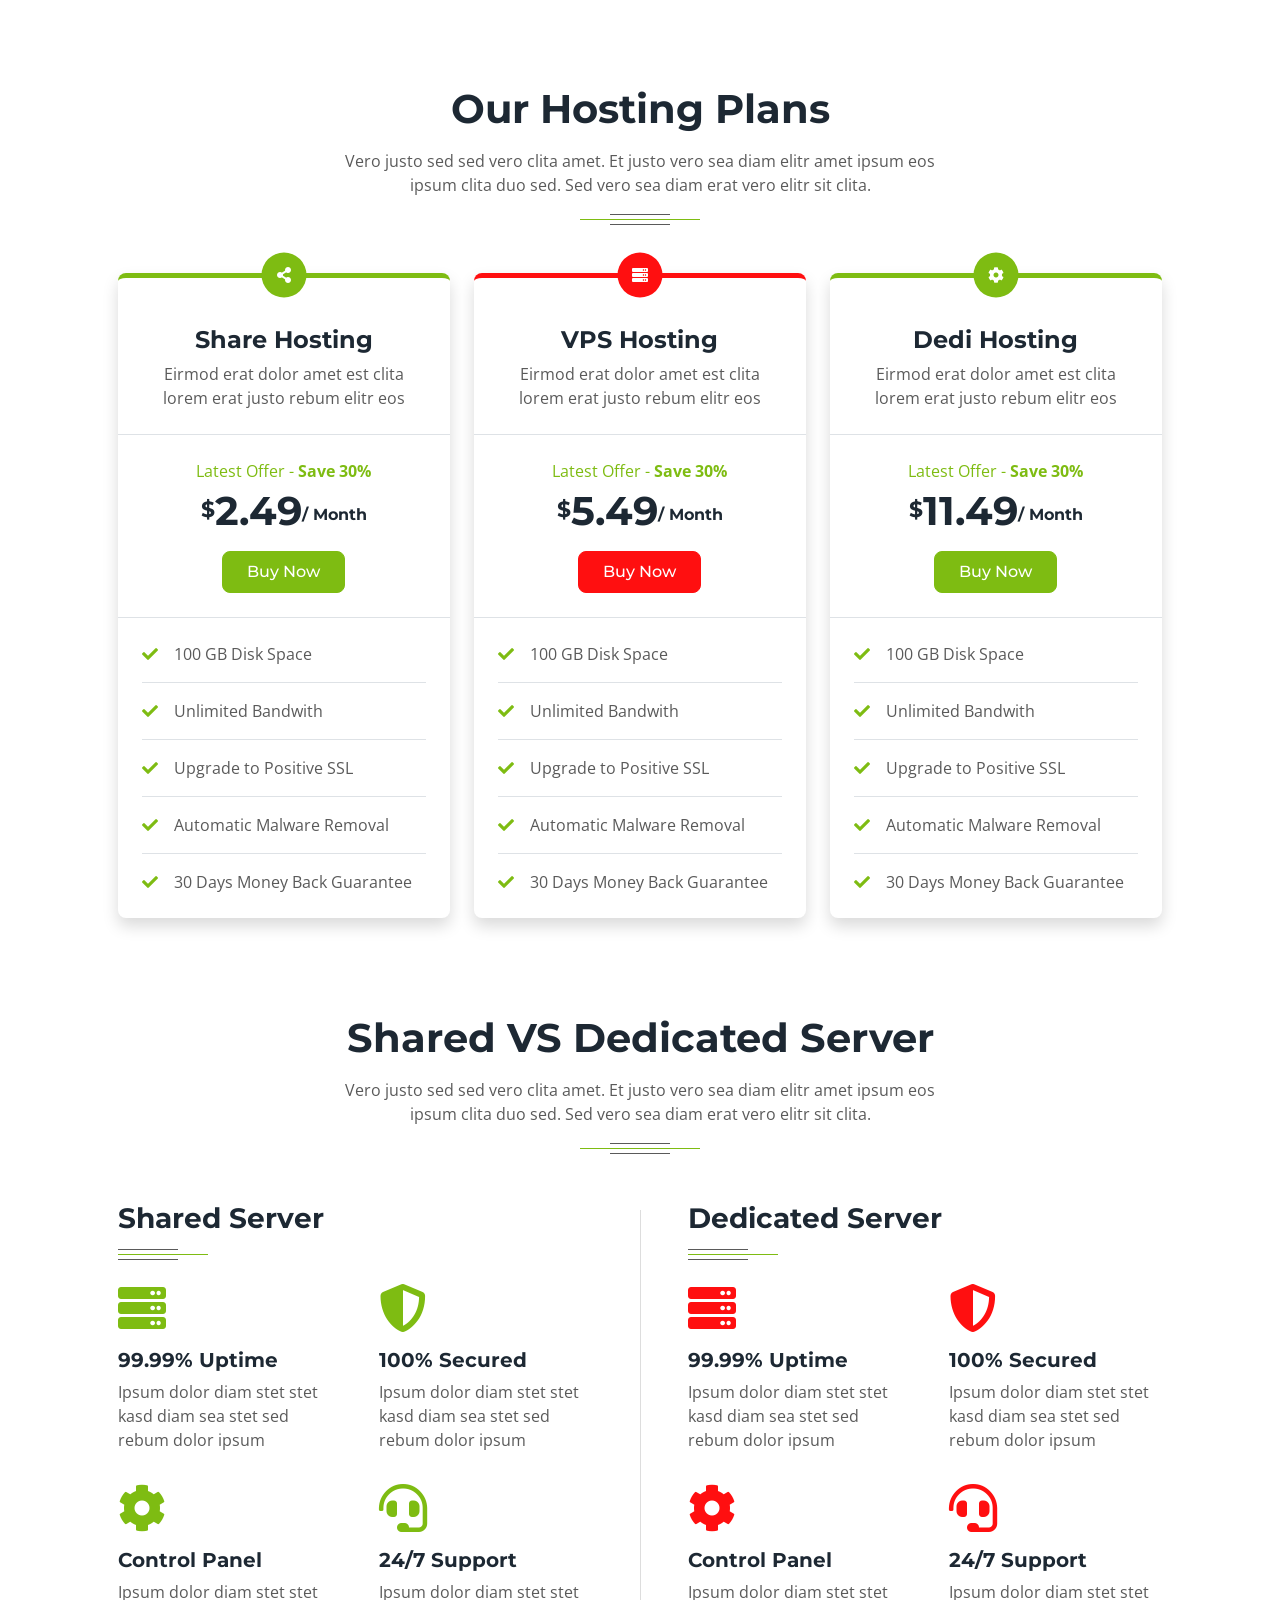
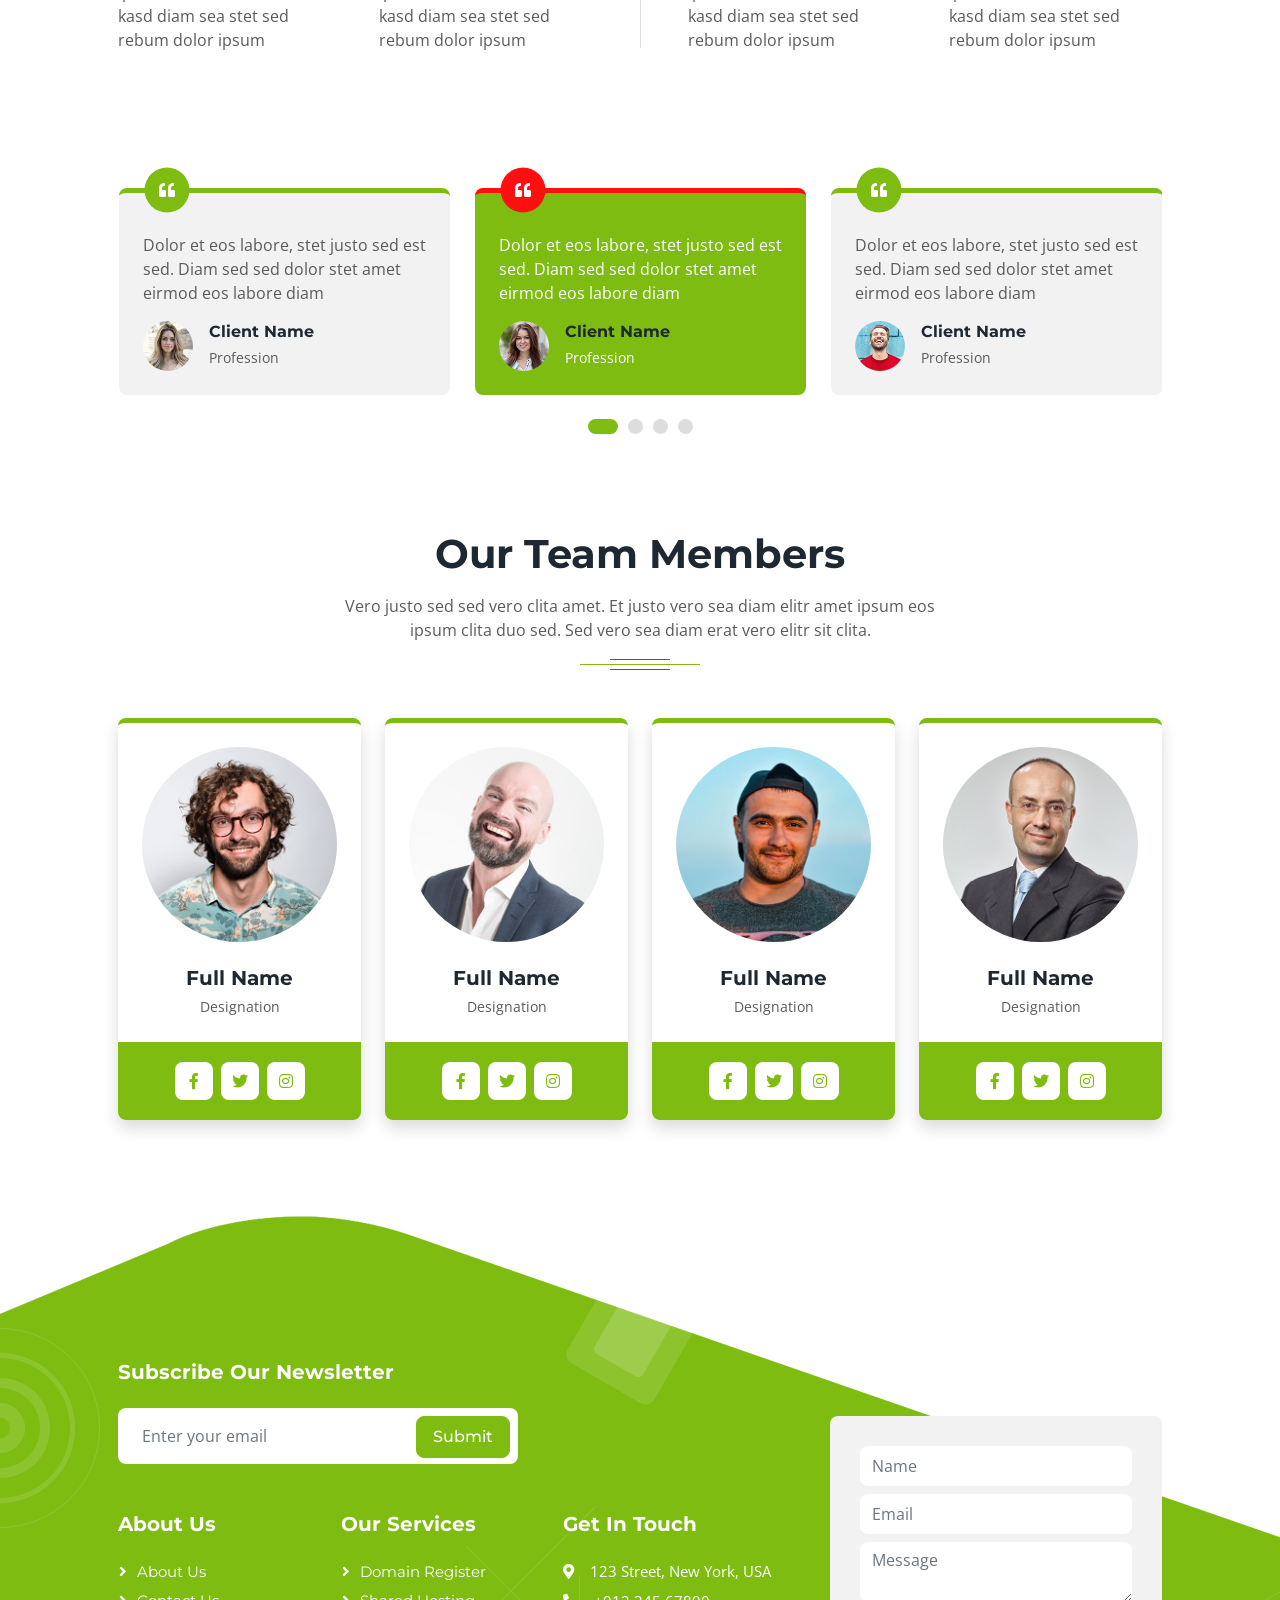
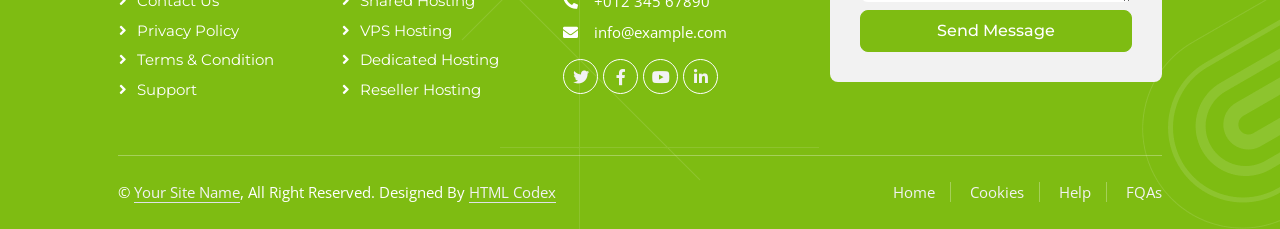
==== commit f3cf8f90: "Page creation from template" ====
--- a/index.html
+++ b/index.html
@@ -56,18 +56,17 @@
                     <div class="navbar-nav ms-auto py-0">
                         <a href="index.html" class="nav-item nav-link active">Home</a>
                         <a href="about.html" class="nav-item nav-link">About</a>
-                        <a href="domain.html" class="nav-item nav-link">Domain</a>
-                        <a href="hosting.html" class="nav-item nav-link">Hosting</a>
+                        <a href="plans.html" class="nav-item nav-link">Plans</a>
                         <div class="nav-item dropdown">
                             <a href="#" class="nav-link dropdown-toggle" data-bs-toggle="dropdown">Industry</a>
                             <div class="dropdown-menu m-0">
-                                <a href="team.html" class="dropdown-item">Manufacturing</a>
-                                <a href="testimonial.html" class="dropdown-item">Services</a>
+                                <a href="manufacturing.html" class="dropdown-item">Manufacturing</a>
+                                <a href="services.html" class="dropdown-item">Services</a>
                             </div>
                         </div>
                         <a href="contact.html" class="nav-item nav-link">Contact</a>
                     </div>
-                    <butaton type="button" class="btn text-secondary ms-3" data-bs-toggle="modal" data-bs-target="#searchModal"><i class="fa fa-search"></i></butaton>
+                    <button type="button" class="btn text-secondary ms-3" data-bs-toggle="modal" data-bs-target="#searchModal"><i class="fa fa-search"></i></butaton>
                     <a href="" class="btn btn-secondary py-2 px-4 ms-3">Register</a>
                 </div>
             </nav>
